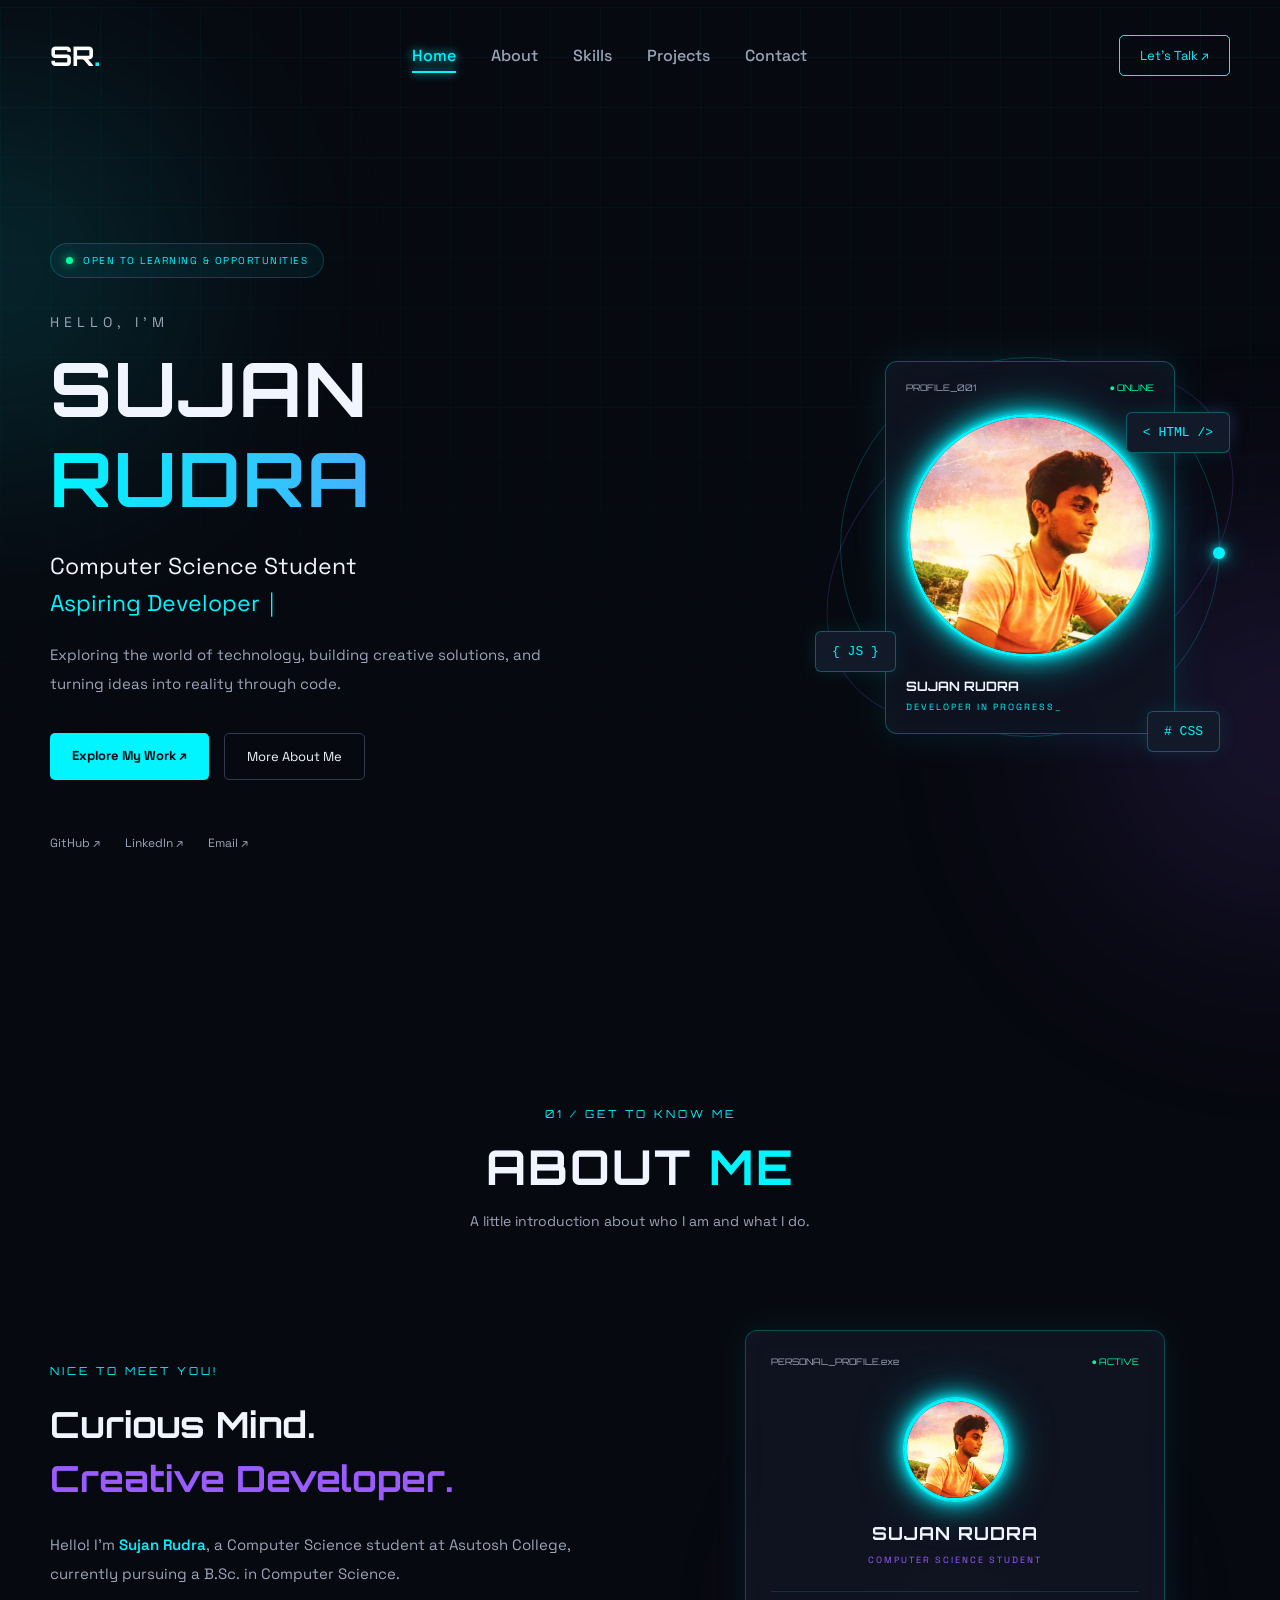
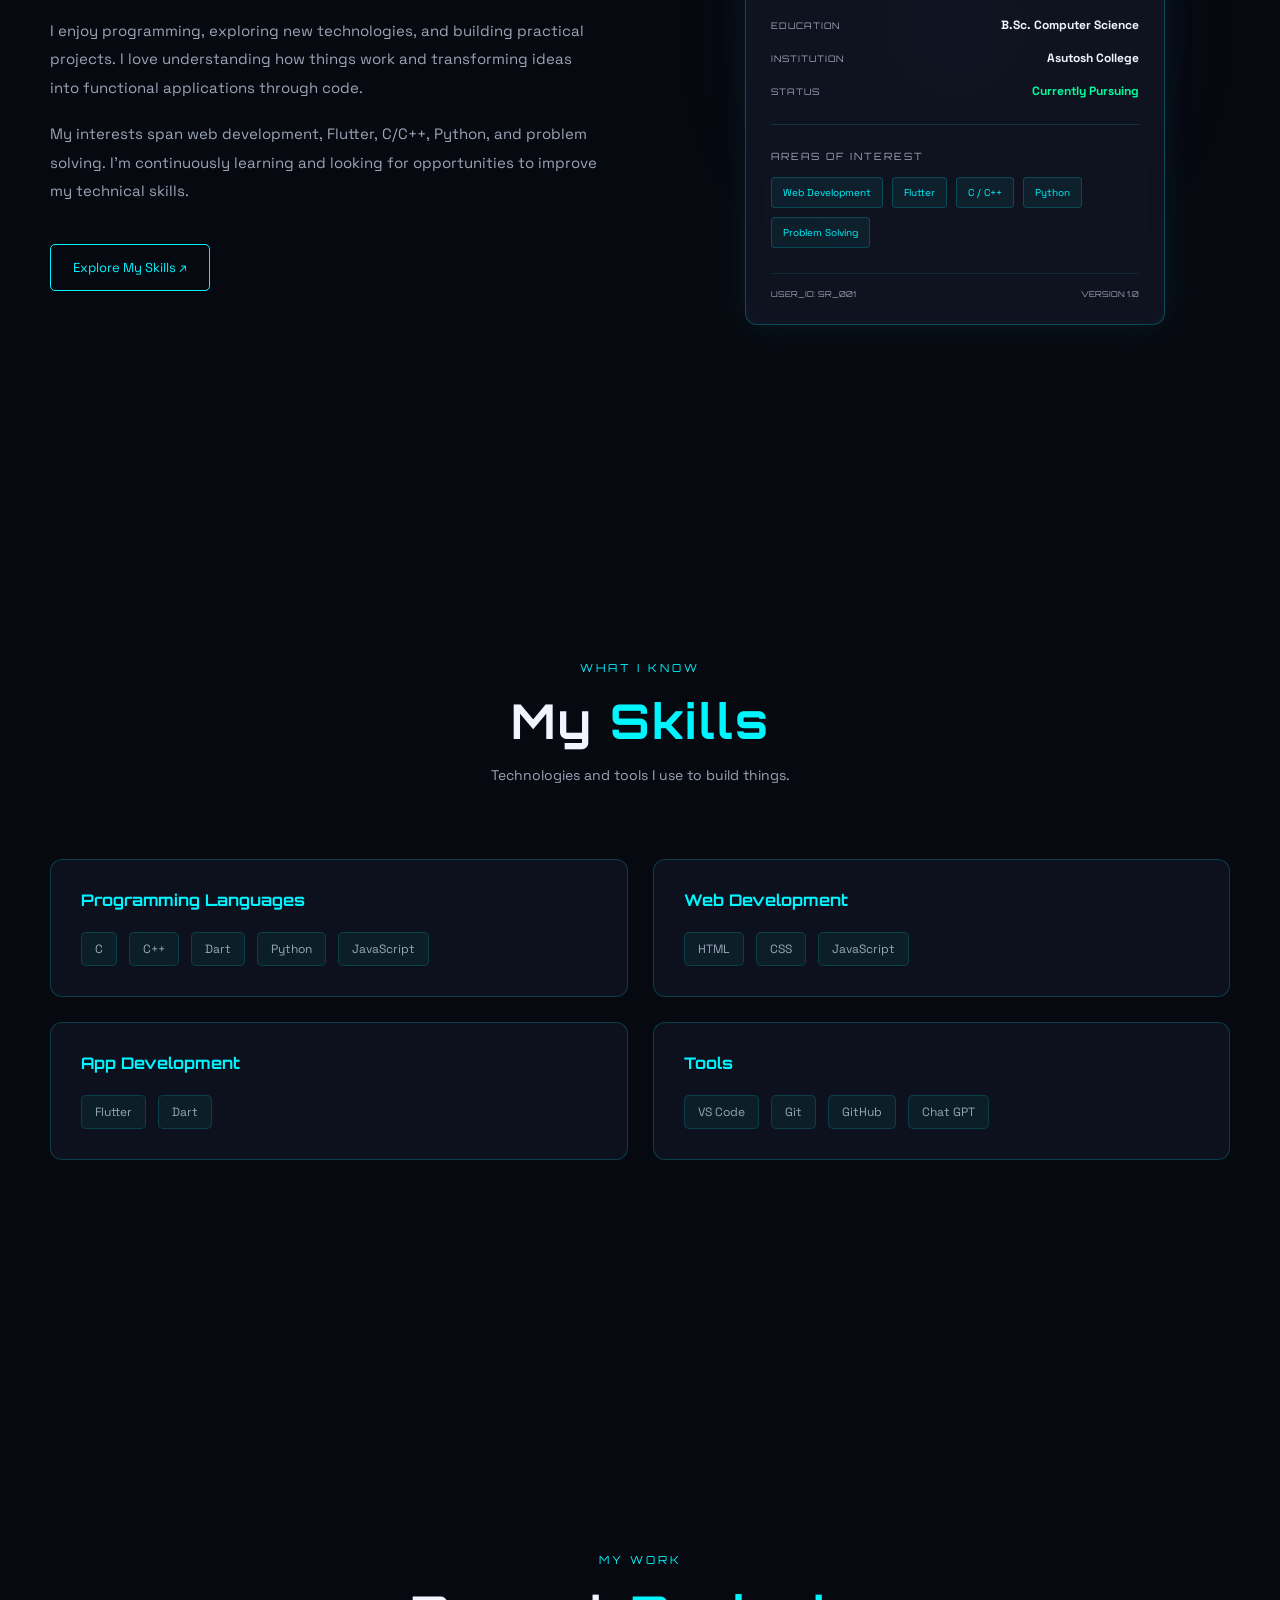
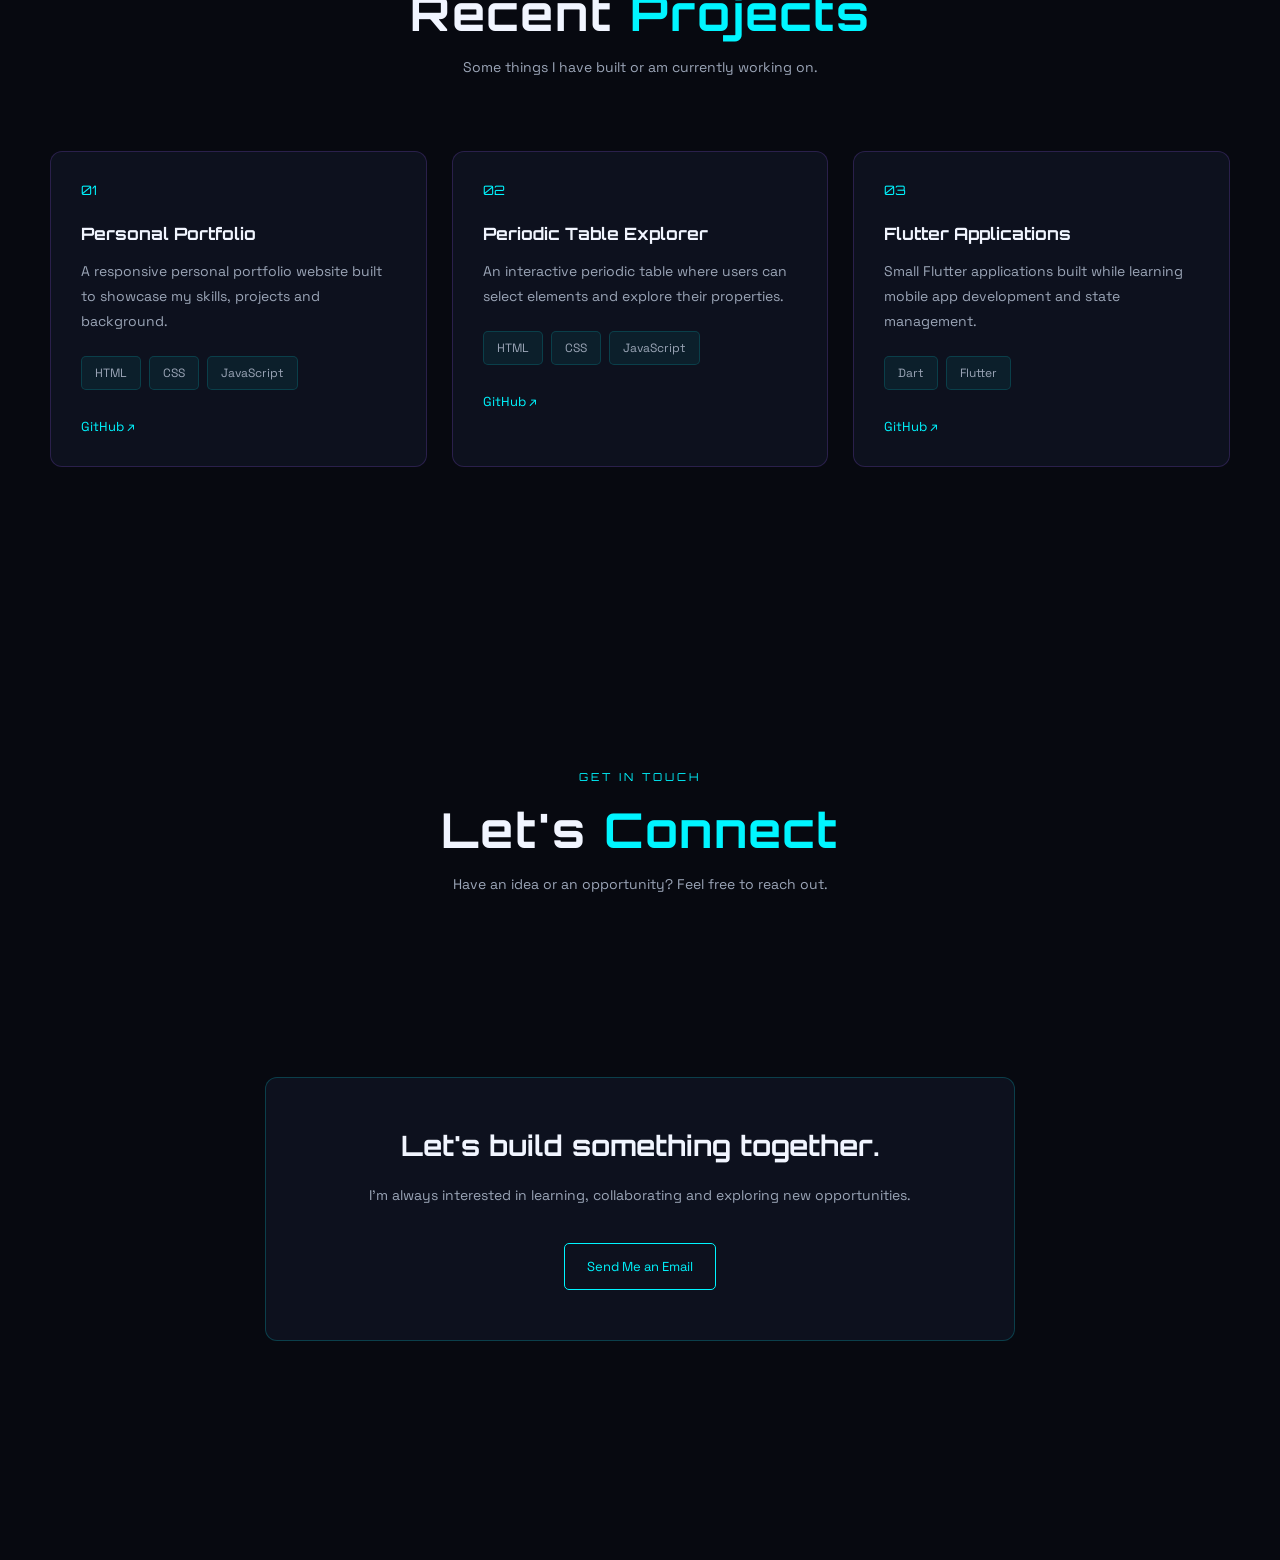
==== index.html @ 9fe3bd87 "Add files via upload" ====
<!DOCTYPE html>
<html lang="en">

<head>
    <meta charset="UTF-8">
    <meta name="viewport" content="width=device-width, initial-scale=1.0">

    <meta name="description" content="Shony Revenly - Computer Science Student and Aspiring Developer.">

    <title>Sujan Rudra | Developer Portfolio</title>

    <!-- Google Fonts -->
    <link rel="preconnect" href="https://fonts.googleapis.com">
    <link rel="preconnect" href="https://fonts.gstatic.com" crossorigin>

    <link
        href="https://fonts.googleapis.com/css2?family=Orbitron:wght@400;500;600;700&family=Space+Grotesk:wght@300;400;500;600;700&display=swap"
        rel="stylesheet">

    <!-- CSS -->
    <link rel="stylesheet" href="css/style.css">
    <link rel="stylesheet" href="css/hero.css">
    <link rel="stylesheet" href="css/navbar.css">
    <link rel="stylesheet" href="css/about.css">
    <link rel="stylesheet" href="css/responsive.css">
    <link rel="stylesheet" href="css/cssAnimation.css">
</head>

<body>

    <!-- Background Effects -->
    <div class="background-grid"></div>
    <div class="glow glow-one"></div>
    <div class="glow glow-two"></div>

    <!-- Navigation -->
    <header>
        <nav class="navbar">

            <a href="#home" class="logo">
                SR<span>.</span>
            </a>

            <ul class="nav-links" id="navLinks">
                <li><a href="#home" class="active">Home</a></li>
                <li><a href="#about">About</a></li>
                <li><a href="#skills">Skills</a></li>
                <li><a href="#projects">Projects</a></li>
                <li><a href="#contact">Contact</a></li>
            </ul>

            <a href="#contact" class="nav-button">Let's Talk ↗</a>

            <button class="menu-toggle" id="menuToggle" aria-label="Toggle navigation">
                ☰
            </button>

        </nav>
    </header>


    <!-- Hero Section -->
    <main>

        <section class="hero" id="home">

            <div class="hero-content">

                <div class="availability">
                    <span class="status-dot"></span>
                    OPEN TO LEARNING & OPPORTUNITIES
                </div>

                <p class="intro">HELLO, I'M</p>

                <h1>
                    SUJAN <span>RUDRA</span>
                </h1>

                <h2>
                    Computer Science Student
                    <br>
                    <span class="changing-text" id="changingText"></span>
                    <span class="cursor">|</span>
                </h2>

                <p class="hero-description">
                    Exploring the world of technology, building
                    creative solutions, and turning ideas into
                    reality through code.
                </p>

                <div class="hero-buttons">
                    <a href="#projects" class="primary-button">
                        Explore My Work ↗
                    </a>

                    <a href="#about" class="secondary-button">
                        More About Me
                    </a>
                </div>

                <div class="social-links">
                    <a href="https://github.com/" target="_blank" rel="noopener noreferrer">GitHub ↗</a>
                    <a href="https://linkedin.com/" target="_blank" rel="noopener noreferrer">LinkedIn ↗</a>
                    <a href="mailto:sujanrudra34@gmail.com">Email ↗</a>
                </div>

            </div>


            <!-- Profile Visual -->
            <div class="hero-visual">

                <div class="orbit orbit-one"></div>
                <div class="orbit orbit-two"></div>

                <div class="profile-card">

                    <div class="card-top">
                        <span>PROFILE_001</span>
                        <span class="card-status">● ONLINE</span>
                    </div>

                    <div class="profile-placeholder">
                        <img src="assets/images/myProfilePic.jpeg" alt="Sujan Rudra" class="profile-img">
                    </div>

                    <div class="card-bottom">
                        <h3>SUJAN RUDRA</h3>
                        <p>DEVELOPER IN PROGRESS_</p>
                    </div>

                </div>

                <div class="floating-tag tag-one">
                    &lt; HTML /&gt;
                </div>

                <div class="floating-tag tag-two">
                    { JS }
                </div>

                <div class="floating-tag tag-three">
                    # CSS
                </div>

            </div>

        </section>

        <!-- ==============================
     ABOUT SECTION
============================== -->

        <section class="about-section" id="about">

            <div class="section-heading reveal">
                <p class="section-label">01 / GET TO KNOW ME</p>
                <h2>ABOUT <span>ME</span></h2>
                <p class="section-subtitle">
                    A little introduction about who I am and what I do.
                </p>
            </div>

            <div class="about-container">

                <!-- Left: Introduction -->

                <div class="about-content reveal">

                    <p class="about-greeting">
                        NICE TO MEET YOU!
                    </p>

                    <h3>
                        Curious Mind.<br>
                        <span>Creative Developer.</span>
                    </h3>

                    <p class="about-description">
                        Hello! I'm <strong>Sujan Rudra</strong>, a
                        Computer Science student at Asutosh College,
                        currently pursuing a B.Sc. in Computer Science.

                        <br><br>

                        I enjoy programming, exploring new technologies,
                        and building practical projects. I love understanding
                        how things work and transforming ideas into
                        functional applications through code.
                    </p>

                    <p class="about-description">
                        My interests span web development, Flutter,
                        C/C++, Python, and problem solving. I'm continuously
                        learning and looking for opportunities to improve
                        my technical skills.
                    </p>

                    <a href="#skills" class="about-button">
                        Explore My Skills ↗
                    </a>

                </div>


                <!-- Right: Information Card -->

                <div class="about-card-wrapper reveal">

                    <div class="about-card">

                        <div class="about-card-header">
                            <span>PERSONAL_PROFILE.exe</span>
                            <span class="card-status">● ACTIVE</span>
                        </div>

                        <div class="about-avatar">
                            <!-- <span>SR</span> -->
                            <img src="assets/images/myProfilePic.jpeg" alt="Sujan Rudra" class="profile-img">
                        </div>

                        <h3>SUJAN RUDRA</h3>

                        <p class="about-role">
                            COMPUTER SCIENCE STUDENT
                        </p>

                        <div class="about-divider"></div>

                        <div class="info-row">
                            <span>EDUCATION</span>
                            <strong>B.Sc. Computer Science</strong>
                        </div>

                        <div class="info-row">
                            <span>INSTITUTION</span>
                            <strong>Asutosh College</strong>
                        </div>

                        <div class="info-row">
                            <span>STATUS</span>
                            <strong class="active-status">
                                Currently Pursuing
                            </strong>
                        </div>

                        <div class="about-divider"></div>

                        <p class="interest-heading">AREAS OF INTEREST</p>

                        <div class="interest-tags">
                            <span>Web Development</span>
                            <span>Flutter</span>
                            <span>C / C++</span>
                            <span>Python</span>
                            <span>Problem Solving</span>
                        </div>

                        <div class="about-card-footer">
                            <span>USER_ID: SR_001</span>
                            <span>VERSION 1.0</span>
                        </div>

                    </div>

                    <div class="about-decoration"></div>

                </div>

            </div>

        </section>
<!-- 
Skills Section 
-->
        <section class="portfolio-section" id="skills">

            <div class="section-heading reveal">
                <p class="section-label">WHAT I KNOW</p>
                <h2>My <span>Skills</span></h2>
                <p class="section-subtitle">
                    Technologies and tools I use to build things.
                </p>
            </div>

            <div class="skills-grid">

                <div class="skill-card reveal">
                    <h3>Programming Languages</h3>
                    <div class="skill-tags">
                        <span>C</span>
                        <span>C++</span>
                        <span>Dart</span>
                        <span>Python</span>
                        <span>JavaScript</span>
                    </div>
                </div>

                <div class="skill-card reveal">
                    <h3>Web Development</h3>
                    <div class="skill-tags">
                        <span>HTML</span>
                        <span>CSS</span>
                        <span>JavaScript</span>
                        <!-- <span>React</span> -->
                    </div>
                </div>

                <div class="skill-card reveal">
                    <h3>App Development</h3>
                    <div class="skill-tags">
                        <span>Flutter</span>
                        <span>Dart</span>
                    </div>
                </div>

                <div class="skill-card reveal">
                    <h3>Tools</h3>
                    <div class="skill-tags">
                        <span>VS Code</span>
                        <span>Git</span>
                        <span>GitHub</span>
                        <span>Chat GPT</span>
                    </div>
                </div>

            </div>
        </section>
<!-- 
Projects Section 
-->
        <section class="portfolio-section" id="projects">

            <div class="section-heading reveal">
                <p class="section-label">MY WORK</p>
                <h2>Recent <span>Projects</span></h2>
                <p class="section-subtitle">
                    Some things I have built or am currently working on.
                </p>
            </div>

            <div class="projects-grid">

                <div class="project-card reveal">
                    <div class="project-number">01</div>
                    <h3>Personal Portfolio</h3>
                    <p>
                        A responsive personal portfolio website built
                        to showcase my skills, projects and background.
                    </p>
                    <div class="project-tech">
                        <span>HTML</span>
                        <span>CSS</span>
                        <span>JavaScript</span>
                    </div>
                    <div class="project-links">
                        <a href="#" target="_blank">GitHub ↗</a>
                    </div>
                </div>

                <div class="project-card reveal">
                    <div class="project-number">02</div>
                    <h3>Periodic Table Explorer</h3>
                    <p>
                        An interactive periodic table where users can
                        select elements and explore their properties.
                    </p>
                    <div class="project-tech">
                        <span>HTML</span>
                        <span>CSS</span>
                        <span>JavaScript</span>
                    </div>
                    <div class="project-links">
                        <a href="#" target="_blank">GitHub ↗</a>
                    </div>
                </div>

                <div class="project-card reveal">
                    <div class="project-number">03</div>
                    <h3>Flutter Applications</h3>
                    <p>
                        Small Flutter applications built while learning
                        mobile app development and state management.
                    </p>
                    <div class="project-tech">
                        <span>Dart</span>
                        <span>Flutter</span>
                    </div>
                    <div class="project-links">
                        <a href="#" target="_blank">GitHub ↗</a>
                    </div>
                </div>

            </div>
        </section>
<!-- 
Contact Section 
 -->
        <section class="portfolio-section" id="contact">

            <div class="section-heading reveal">
                <p class="section-label">GET IN TOUCH</p>
                <h2>Let's <span>Connect</span></h2>
                <p class="section-subtitle">
                    Have an idea or an opportunity? Feel free to reach out.
                </p>
            </div>

            <div class="contact-box reveal">
                <h3>Let's build something together.</h3>

                <p>
                    I'm always interested in learning, collaborating
                    and exploring new opportunities.
                </p>

                <a href="mailto:YOUR_EMAIL@example.com" class="about-button">
                    Send Me an Email
                </a>
            </div>

        </section>

    </main>


    <!-- JavaScript -->
    <script src="script.js"></script>

</body>

</html>
---- css/style.css ----
/* ==============================
   GLOBAL SETTINGS
============================== */

:root {
    --background: #070910;
    --surface: #101522;
    --primary: #00f5ff;
    --secondary: #9b5cff;
    --text: #f1f5ff;
    --muted: #9ba5b7;
}

* {
    margin: 0;
    padding: 0;
    box-sizing: border-box;
}

html {
    scroll-behavior: smooth;
    scroll-snap-type: y mandatory;
    scroll-padding-top: 90px;
}

body {
    background: var(--background);
    color: var(--text);
    font-family: 'Space Grotesk', sans-serif;
    min-height: 100vh;
    overflow-x: hidden;
}

/* ==============================
   BACKGROUND EFFECTS
============================== */

.background-grid {
    position: fixed;
    inset: 0;
    z-index: -2;

    background-image:
        linear-gradient(rgba(0, 245, 255, 0.035) 1px, transparent 1px),
        linear-gradient(90deg, rgba(0, 245, 255, 0.035) 1px, transparent 1px);

    background-size: 50px 50px;

    mask-image: linear-gradient(to bottom, black, transparent);
}

.glow {
    position: fixed;
    width: 350px;
    height: 350px;
    border-radius: 50%;
    filter: blur(130px);
    opacity: 0.17;
    z-index: -1;
    pointer-events: none;
}

.glow-one {
    background: var(--primary);
    top: 10%;
    left: -180px;
}

.glow-two {
    background: var(--secondary);
    bottom: 0;
    right: -180px;
}





/* ==============================
   COMMON PORTFOLIO SECTIONS
============================== */

.portfolio-section {
    max-width: 1250px;
    min-height: 100vh;
    margin: auto;
    padding: 110px 35px;

    display: flex;
    flex-direction: column;
    justify-content: center;

    scroll-snap-align: start;
    scroll-snap-stop: always;
}


/* ==============================
   SKILLS SECTION
============================== */

.skills-grid {
    display: grid;
    grid-template-columns: repeat(2, 1fr);
    gap: 25px;
}

.skill-card {
    padding: 30px;
    background: rgba(16, 21, 34, 0.75);
    border: 1px solid rgba(0, 245, 255, 0.2);
    border-radius: 12px;
    transition: 0.3s;
}

.skill-card:hover {
    border-color: var(--primary);
    transform: translateY(-5px);
    box-shadow: 0 0 25px rgba(0, 245, 255, 0.08);
}

.skill-card h3 {
    font-family: 'Orbitron', sans-serif;
    font-size: 16px;
    margin-bottom: 22px;
    color: var(--primary);
}

.skill-tags {
    display: flex;
    flex-wrap: wrap;
    gap: 12px;
}

.skill-tags span,
.project-tech span {
    padding: 8px 13px;
    font-size: 12px;
    color: var(--muted);
    background: rgba(0, 245, 255, 0.06);
    border: 1px solid rgba(0, 245, 255, 0.15);
    border-radius: 5px;
}


/* ==============================
   PROJECTS SECTION
============================== */

.projects-grid {
    display: grid;
    grid-template-columns: repeat(3, 1fr);
    gap: 25px;
}

.project-card {
    padding: 30px;
    background: rgba(16, 21, 34, 0.8);
    border: 1px solid rgba(155, 92, 255, 0.2);
    border-radius: 12px;
    transition: 0.3s;
}

.project-card:hover {
    transform: translateY(-7px);
    border-color: var(--secondary);
    box-shadow: 0 0 25px rgba(155, 92, 255, 0.1);
}

.project-number {
    color: var(--primary);
    font-family: 'Orbitron', sans-serif;
    font-size: 13px;
    margin-bottom: 25px;
}

.project-card h3 {
    font-family: 'Orbitron', sans-serif;
    font-size: 17px;
    margin-bottom: 15px;
}

.project-card p {
    color: var(--muted);
    font-size: 14px;
    line-height: 1.8;
    margin-bottom: 22px;
}

.project-tech {
    display: flex;
    flex-wrap: wrap;
    gap: 8px;
}

.project-links {
    margin-top: 25px;
}

.project-links a {
    color: var(--primary);
    text-decoration: none;
    font-size: 13px;
}


/* ==============================
   EDUCATION SECTION
============================== */

.education-card {
    max-width: 700px;
    width: 100%;
    margin: auto;

    padding: 35px;
    background: rgba(16, 21, 34, 0.8);
    border-left: 3px solid var(--primary);
    border-radius: 8px;
}

.education-year {
    color: var(--primary);
    font-size: 12px;
    letter-spacing: 2px;
    margin-bottom: 20px;
}

.education-card h3 {
    font-family: 'Orbitron', sans-serif;
    font-size: 22px;
    margin-bottom: 12px;
}

.education-college {
    color: var(--secondary);
    margin-bottom: 20px;
}

.education-card > p:last-child {
    color: var(--muted);
    font-size: 14px;
    line-height: 1.8;
}


/* ==============================
   CONTACT SECTION
============================== */

.contact-box {
    max-width: 750px;
    width: 100%;
    margin: auto;
    padding: 50px 30px;
    text-align: center;

    background: rgba(16, 21, 34, 0.8);
    border: 1px solid rgba(0, 245, 255, 0.2);
    border-radius: 12px;
}

.contact-box h3 {
    font-family: 'Orbitron', sans-serif;
    font-size: clamp(20px, 3vw, 28px);
    margin-bottom: 20px;
}

.contact-box p {
    color: var(--muted);
    font-size: 14px;
    line-height: 1.8;
    margin-bottom: 15px;
}
---- css/hero.css ----
/* ==============================
   HERO SECTION
============================== */

.hero {
    max-width: 1250px;
    min-height: 100vh;
    margin: auto;
    padding: 70px 35px;

    display: flex;
    align-items: center;
    justify-content: space-between;
    gap: 60px;

    scroll-snap-align: start;
    scroll-snap-stop: always;
}

.hero-content {
    flex: 1;
    animation: slideUp 1s ease;
}

.availability {
    display: inline-flex;
    align-items: center;
    gap: 10px;

    font-size: 10px;
    letter-spacing: 1.5px;
    color: var(--primary);

    border: 1px solid rgba(0, 245, 255, 0.2);
    background: rgba(0, 245, 255, 0.05);
    padding: 10px 15px;
    border-radius: 30px;
    margin-bottom: 35px;
}

.status-dot {
    width: 7px;
    height: 7px;
    background: #00ff9d;
    border-radius: 50%;
    box-shadow: 0 0 10px #00ff9d;
}

.intro {
    color: var(--muted);
    letter-spacing: 5px;
    font-size: 14px;
    margin-bottom: 12px;
}

.hero h1 {
    font-family: 'Orbitron', sans-serif;
    font-size: clamp(40px, 6vw, 75px);
    line-height: 1.2;
    letter-spacing: 2px;
}

.hero h1 span {
    display: block;
    color: transparent;

    background: linear-gradient(90deg,
            var(--primary),
            var(--secondary));

    background-clip: text;
    -webkit-background-clip: text;
}

.hero h2 {
    font-size: 23px;
    font-weight: 400;
    margin-top: 25px;
    line-height: 1.6;
}

.changing-text {
    color: var(--primary);
    transition: opacity 0.3s;
}

.hero-description {
    max-width: 500px;
    color: var(--muted);
    font-size: 15px;
    line-height: 1.9;
    margin-top: 20px;
}

.hero-buttons {
    display: flex;
    gap: 15px;
    margin-top: 35px;
    flex-wrap: wrap;
}

.primary-button,
.secondary-button {
    text-decoration: none;
    padding: 14px 22px;
    border-radius: 5px;
    font-size: 13px;
    transition: 0.3s;
}

.primary-button {
    color: var(--background);
    background: var(--primary);
    font-weight: 700;
}

.primary-button:hover {
    box-shadow: 0 0 25px rgba(0, 245, 255, 0.5);
    transform: translateY(-4px);
}

.secondary-button {
    color: var(--text);
    border: 1px solid #343b4e;
}

.secondary-button:hover {
    border-color: var(--primary);
    color: var(--primary);
}

.social-links {
    display: flex;
    gap: 25px;
    margin-top: 55px;
}

.social-links a {
    color: var(--muted);
    font-size: 12px;
    text-decoration: none;
    transition: 0.3s;
}

.social-links a:hover {
    color: var(--primary);
}


/* ==============================
   PROFILE VISUAL
============================== */

.hero-visual {
    position: relative;
    flex: 0 0 400px;
    height: 450px;

    display: flex;
    align-items: center;
    justify-content: center;
}

.profile-card {
    position: relative;
    z-index: 2;

    width: 290px;
    padding: 20px;

    background: rgba(16, 21, 34, 0.85);
    border: 1px solid rgba(0, 245, 255, 0.3);
    border-radius: 12px;

    box-shadow:
        0 0 40px rgba(0, 245, 255, 0.1),
        inset 0 0 30px rgba(0, 245, 255, 0.03);

    backdrop-filter: blur(10px);
    animation: float 4s ease-in-out infinite;
}

.card-top,
.card-bottom {
    display: flex;
    justify-content: space-between;
    align-items: center;
}

.card-top {
    font-family: 'Orbitron', sans-serif;
    font-size: 9px;
    color: var(--muted);
}

.card-status {
    color: #00ff9d;
}

.profile-placeholder {
    height: 245px;
    margin: 20px 0;

    display: flex;
    justify-content: center;
    align-items: center;

    background: linear-gradient(135deg,
            rgba(0, 245, 255, 0.1),
            rgba(155, 92, 255, 0.15));

    border: 1px solid rgba(0, 245, 255, 0.15);

    border-radius: 50%;
}

.profile-img {
    width: 100%;
    height: 100%;
    object-fit: cover;
    border-radius: 50%;
    display: block;
    box-shadow:
        0 0 10px var(--primary),
        0 0 25px var(--primary),
        0 0 45px rgba(0, 245, 255, 0.5);
    
    border: 3px solid var(--primary);
     animation: profileGlow 2s ease-in-out infinite alternate;
    /* animation: profileGlow 4s ease-in-out infinite alternate; */
}

.card-bottom {
    display: block;
}

.card-bottom h3 {
    font-family: 'Orbitron', sans-serif;
    font-size: 13px;
}

.card-bottom p {
    color: var(--primary);
    font-size: 9px;
    margin-top: 7px;
    letter-spacing: 2px;
}

.orbit {
    position: absolute;
    border: 1px solid rgba(0, 245, 255, 0.2);
    border-radius: 50%;
}

.orbit-one {
    width: 380px;
    height: 380px;
    animation: rotate 11s linear infinite;
    position: absolute;
}

.orbit-one::before {
    content: "";
    position: absolute;

    width: 12px;
    height: 12px;

    background: var(--primary);
    border-radius: 50%;

    top: 50%;
    right: -6px;

    box-shadow:
        0 0 10px var(--primary),
        0 0 25px var(--primary);
}


.orbit-two {
    width: 450px;
    height: 300px;
    position: absolute;
    animation: secondDot 17s linear infinite;

    transform: rotate(-35deg);

    border-color: rgba(155, 92, 255, 0.2);
}

/* Moving purple dot */
.orbit-two::before {
    content: "";

    position: absolute;
    width: 12px;
    height: 12px;

    top: 50%;
    right: -6px;

    background: var(--secondary);
    border-radius: 50%;

    box-shadow:
        0 0 10px var(--secondary),
        0 0 25px var(--secondary);

}


.floating-tag {
    position: absolute;
    z-index: 3;

    background: #121a29;
    border: 1px solid rgba(0, 245, 255, 0.3);
    padding: 12px 16px;
    border-radius: 6px;

    color: var(--primary);
    font-family: monospace;
    font-size: 13px;

    box-shadow: 0 0 20px rgba(0, 245, 255, 0.1);
}

.tag-one {
    top: 90px;
    right: 0;
    animation: floatTagOne 3s ease-in-out infinite;
}

.tag-two {
    bottom: 100px;
    left: -15px;
    animation: floatTagTwo 3.5s ease-in-out infinite;
}

.tag-three {
    bottom: 20px;
    right: 10px;
    animation: floatTagThree 4s ease-in-out infinite;
}


/*FOR TYPEWRITER CURSOR */
.cursor {
    display: inline-block;
    color: var(--primary);
    font-weight: 300;
    margin-left: 3px;

    animation: blink 0.7s steps(1) infinite;
}


/* ==============================
   SCROLL REVEAL
============================== */

.reveal {
    opacity: 0;
    transform: translateY(35px);
    transition: opacity 0.8s ease, transform 0.8s ease;
}

.reveal.visible {
    opacity: 1;
    transform: translateY(0);
}
---- css/navbar.css ----
/* ==============================
   NAVIGATION
============================== */

header {
    position: sticky;
    top: 0;
    left: 0;
    width: 100%;
    z-index: 1000;
}

.navbar {
    max-width: 1250px;
    margin: auto;
    padding: 28px 35px;

    display: flex;
    justify-content: space-between;
    align-items: center;
}

.logo {
    font-family: 'Orbitron', sans-serif;
    font-size: 27px;
    font-weight: 700;
    color: white;
    text-decoration: none;
}

.logo span {
    color: var(--primary);
}

.nav-links {
    display: flex;
    list-style: none;
    gap: 35px;
}

.nav-links a {
    position: relative;
    color: var(--muted);
    text-decoration: none;
    font-weight: 500;
    transition: color 0.3s ease, text-shadow 0.3s ease;
}

/* Hover and active state */
.nav-links a:hover,
.nav-links a.active {
    color: var(--primary);
    text-shadow: 0 0 10px var(--primary);
}

/* Animated underline */
.nav-links a::after {
    content: "";
    position: absolute;
    width: 0;
    height: 2px;
    bottom: -7px;
    left: 0;
    background: var(--primary);
    box-shadow: 0 0 8px var(--primary);
    transition: width 0.3s ease;
}

.nav-links a:hover::after,
.nav-links a.active::after {
    width: 100%;
}

.nav-button {
    color: var(--primary);
    text-decoration: none;
    border: 1px solid var(--primary);
    padding: 11px 20px;
    border-radius: 5px;
    font-size: 13px;
    /* transition: 0.3s; */
    transition: all 0.3s ease;
}

.nav-button:hover {
    background: var(--primary);
    color: var(--background);
    transform: translateY(-3px);
    box-shadow: 0 0 15px var(--primary);
    /* box-shadow: 0 0 20px rgba(0, 245, 255, 0.4); */
}

.menu-toggle {
    display: none;
    background: none;
    border: none;
    color: white;
    font-size: 27px;
    cursor: pointer;
}
---- css/about.css ----
/* ==============================
   ABOUT SECTION
============================== */

.about-section {
    max-width: 1250px;
    margin: auto;
    padding: 110px 35px;
    position: relative;

    min-height: 100vh;
    display: flex;
    flex-direction: column;
    justify-content: center;

    scroll-snap-align: start;
    scroll-snap-stop: always;
}

/* Section heading */

.section-heading {
    text-align: center;
    margin-bottom: 75px;
}

.section-label {
    color: var(--primary);
    font-family: 'Orbitron', sans-serif;
    font-size: 11px;
    letter-spacing: 3px;
    margin-bottom: 15px;
}

.section-heading h2 {
    font-family: 'Orbitron', sans-serif;
    font-size: clamp(32px, 5vw, 48px);
    letter-spacing: 2px;
}

.section-heading h2 span {
    color: var(--primary);
}

.section-subtitle {
    color: var(--muted);
    font-size: 14px;
    margin-top: 15px;
}


/* Main layout */

.about-container {
    display: grid;
    grid-template-columns: 1fr 1fr;
    align-items: center;
    gap: 80px;
}


/* Left content */

.about-greeting {
    color: var(--primary);
    font-family: 'Orbitron', sans-serif;
    font-size: 11px;
    letter-spacing: 3px;
    margin-bottom: 20px;
}

.about-content h3 {
    font-family: 'Orbitron', sans-serif;
    font-size: clamp(25px, 3vw, 36px);
    line-height: 1.5;
    margin-bottom: 25px;
}

.about-content h3 span {
    color: var(--secondary);
}

.about-description {
    color: var(--muted);
    font-size: 15px;
    line-height: 1.9;
    margin-bottom: 18px;
}

.about-description strong {
    color: var(--primary);
    font-weight: 600;
}


/* About button */

.about-button {
    display: inline-block;
    margin-top: 20px;
    padding: 14px 22px;

    color: var(--primary);
    text-decoration: none;
    font-size: 13px;

    border: 1px solid var(--primary);
    border-radius: 5px;

    transition: 0.3s;
}

.about-button:hover {
    background: var(--primary);
    color: var(--background);
    box-shadow: 0 0 25px rgba(0, 245, 255, 0.35);
    transform: translateY(-4px);
}


/* About information card */

.about-card-wrapper {
    position: relative;
    display: flex;
    justify-content: center;
    align-items: center;
    padding: 25px;
}

.about-card {
    position: relative;
    z-index: 2;
    width: 100%;
    max-width: 420px;

    padding: 25px;

    background: rgba(16, 21, 34, 0.88);
    border: 1px solid rgba(0, 245, 255, 0.25);
    border-radius: 12px;

    box-shadow:
        0 0 35px rgba(0, 245, 255, 0.08),
        inset 0 0 25px rgba(155, 92, 255, 0.04);

    backdrop-filter: blur(12px);
}


/* Card header */

.about-card-header,
.about-card-footer {
    display: flex;
    justify-content: space-between;
    align-items: center;
    gap: 10px;

    font-family: 'Orbitron', sans-serif;
    font-size: 9px;
    color: var(--muted);
}

.about-card-header .card-status {
    color: #00ff9d;
}


/* Avatar */

.about-avatar {
    width: 105px;
    height: 105px;
    margin: 30px auto 20px;

    display: flex;
    justify-content: center;
    align-items: center;

    border: 1px solid var(--primary);
    border-radius: 50%;

    background: linear-gradient(135deg,
            rgba(0, 245, 255, 0.12),
            rgba(155, 92, 255, 0.2));

    box-shadow:
        0 0 20px rgba(0, 245, 255, 0.2),
        inset 0 0 20px rgba(155, 92, 255, 0.1);
}

.about-avatar span {
    font-family: 'Orbitron', sans-serif;
    font-size: 35px;
    font-weight: 700;
    color: var(--primary);
}

.about-card>h3 {
    text-align: center;
    font-family: 'Orbitron', sans-serif;
    font-size: 18px;
    letter-spacing: 1px;
}

.about-role {
    text-align: center;
    font-size: 9px;
    letter-spacing: 2px;
    color: var(--secondary);
    margin-top: 10px;
}


/* Information rows */

.about-divider {
    height: 1px;
    background: rgba(0, 245, 255, 0.15);
    margin: 25px 0;
}

.info-row {
    display: flex;
    justify-content: space-between;
    align-items: center;
    gap: 15px;
    margin: 17px 0;
}

.info-row span {
    color: var(--muted);
    font-family: 'Orbitron', sans-serif;
    font-size: 9px;
    letter-spacing: 1px;
}

.info-row strong {
    color: var(--text);
    font-size: 12px;
    text-align: right;
}

.info-row .active-status {
    color: #00ff9d;
}


/* Interest tags */

.interest-heading {
    color: var(--muted);
    font-family: 'Orbitron', sans-serif;
    font-size: 10px;
    letter-spacing: 2px;
    margin-bottom: 15px;
}

.interest-tags {
    display: flex;
    flex-wrap: wrap;
    gap: 9px;
}

.interest-tags span {
    color: var(--primary);
    background: rgba(0, 245, 255, 0.06);
    border: 1px solid rgba(0, 245, 255, 0.2);

    padding: 8px 11px;
    border-radius: 4px;
    font-size: 10px;

    transition: 0.3s;
}

.interest-tags span:hover {
    background: rgba(0, 245, 255, 0.15);
    border-color: var(--primary);
    transform: translateY(-3px);
}


/* Card footer */

.about-card-footer {
    margin-top: 25px;
    padding-top: 15px;
    border-top: 1px solid rgba(0, 245, 255, 0.1);
    font-size: 8px;
}


/* Decorative glow */

.about-decoration {
    position: absolute;
    width: 250px;
    height: 250px;

    background: var(--secondary);
    opacity: 0.13;
    filter: blur(100px);
    border-radius: 50%;
    z-index: 1;
}
---- css/responsive.css ----
/* ==============================
   RESPONSIVE DESIGN
============================== */

/* Tablets and smaller laptops */
@media (max-width: 900px) {

    .navbar {
        padding: 22px 25px;
    }

    .nav-links {
        gap: 18px;
    }

    .hero {
        min-height: auto;
        flex-direction: column;
        text-align: center;
        padding: 70px 25px 40px;
        gap: 40px;
    }

    .hero-content {
        width: 100%;
    }

    .hero-description {
        margin: 20px auto 0;
    }

    .hero-buttons,
    .social-links {
        justify-content: center;
    }

    .hero-visual {
        width: 100%;
        max-width: 450px;
        flex: none;
        height: 420px;
        margin: 0 auto;
    }
}


/* Mobile devices */
@media (max-width: 650px) {

    /* Navigation */

    .navbar {
        padding: 18px 20px;
    }

    .logo {
        font-size: 24px;
    }

    .nav-button {
        display: none;
    }

    .menu-toggle {
        display: block;
        font-size: 25px;
        padding: 5px;
    }

    .nav-links {
        display: none;

        position: absolute;
        top: 70px;
        left: 15px;
        right: 15px;

        flex-direction: column;
        align-items: center;
        gap: 22px;

        padding: 25px;
        background: #101522;

        border: 1px solid rgba(0, 245, 255, 0.25);
        border-radius: 10px;

        box-shadow: 0 10px 30px rgba(0, 0, 0, 0.5);
    }

    .nav-links.show {
        display: flex;
    }

    .nav-links a {
        font-size: 15px;
    }


    /* Hero section */

    .hero {
        padding: 30px 20px 30px;
        /*ffjioj*/
        gap: 20px;
    }

    .availability {
        font-size: 8px;
        letter-spacing: 1px;
        padding: 9px 12px;
        margin-bottom: 25px;
    }

    .intro {
        font-size: 12px;
        letter-spacing: 4px;
    }

    .hero h1 {
        font-size: clamp(34px, 10vw, 48px);
        letter-spacing: 1px;
    }

    .hero h2 {
        font-size: 18px;
        margin-top: 20px;
    }

    .hero-description {
        font-size: 14px;
        line-height: 1.8;
    }


    /* Buttons */

    .hero-buttons {
        gap: 12px;
    }

    .primary-button,
    .secondary-button {
        padding: 13px 16px;
        font-size: 12px;
    }

    .social-links {
        gap: 20px;
        margin-top: 35px;
        flex-wrap: wrap;
    }


    /* Profile visual */

    .hero-visual {
        width: 100%;
        height: 370px;
        max-width: 370px;
        overflow: visible;
        transform: none;
        margin: 0 auto;
    }

    .profile-card {
        width: min(250px, 75vw);
        padding: 15px;
    }

    .profile-placeholder {
        height: 190px;
        margin: 15px 0;
    }

    .profile-initials {
        font-size: 60px;
    }

    .card-bottom h3 {
        font-size: 11px;
    }

    .orbit-one {
        width: 290px;
        height: 290px;
    }

    .orbit-two {
        width: 320px;
        height: 240px;
    }

    .floating-tag {
        font-size: 10px;
        padding: 9px 11px;
    }

    .tag-one {
        top: 25px;
        right: 0;
    }

    .tag-two {
        bottom: 75px;
        left: 0;
    }

    .tag-three {
        bottom: 20px;
        right: 0;
    }

}


/* Extra small phones */
@media (max-width: 380px) {

    .hero {
        padding-left: 15px;
        padding-right: 15px;
    }

    .hero h1 {
        font-size: 32px;
    }

    .availability {
        font-size: 7px;
    }

    .hero-buttons {
        flex-direction: column;
        align-items: stretch;
    }

    .hero-buttons a {
        text-align: center;
    }

    .hero-visual {
        height: 330px;
    }

    .profile-card {
        width: 225px;
    }

    .profile-placeholder {
        height: 165px;
    }

    .orbit-one {
        width: 260px;
        height: 260px;
    }

}


/* ==============================
   'ABOUT' RESPONSIVENESS
============================== */

@media (max-width: 900px) {

    .about-section {
        padding: 90px 25px;
    }

    .about-container {
        grid-template-columns: 1fr;
        gap: 55px;
    }

    .about-content {
        text-align: center;
        max-width: 650px;
        margin: auto;
    }

    .about-card-wrapper {
        width: 100%;
    }

}

@media (max-width: 650px) {

    .about-section {
        padding: 75px 20px;
    }

    .section-heading {
        margin-bottom: 45px;
    }

    .section-subtitle {
        font-size: 13px;
        line-height: 1.7;
    }

    .about-content h3 {
        font-size: 26px;
    }

    .about-description {
        font-size: 14px;
        text-align: left;
    }

    .about-card-wrapper {
        padding: 10px 0;
    }

    .about-card {
        padding: 20px;
    }

    .about-card>h3 {
        font-size: 16px;
    }

    .info-row {
        align-items: flex-start;
    }

    .info-row strong {
        font-size: 11px;
    }

    html {
        scroll-snap-type: y proximity;
    }

    .hero,
    .about-section {
        scroll-snap-stop: normal;
    }

    .about-section {
        min-height: 100vh;
        height: auto;
    }

}

@media (max-width: 350px) {

    .about-card {
        padding: 15px;
    }

    .info-row span {
        font-size: 8px;
    }

    .info-row strong {
        font-size: 10px;
    }

}



/* extra */
@media (max-width: 900px) {
    .projects-grid {
        grid-template-columns: repeat(2, 1fr);
    }
}

@media (max-width: 650px) {
    .portfolio-section {
        padding: 75px 20px;
        min-height: 100vh;
    }

    .skills-grid,
    .projects-grid {
        grid-template-columns: 1fr;
    }

    .skill-card,
    .project-card {
        padding: 22px;
    }

    .education-card {
        padding: 25px;
    }

    .contact-box {
        padding: 35px 20px;
    }
}
---- css/cssAnimation.css ----
/* ==============================
   ANIMATIONS
============================== */

@keyframes float {

    0%,
    100% {
        transform: translateY(0);
    }

    50% {
        transform: translateY(-15px);
    }
}

@keyframes rotate {
    from {
        transform: rotate(0deg);
    }

    to {
        transform: rotate(360deg);
    }
}

@keyframes slideUp {
    from {
        opacity: 0;
        transform: translateY(30px);
    }

    to {
        opacity: 1;
        transform: translateY(0);
    }
}

@keyframes orbitRotate {
    from {
        transform: rotate(-35deg);
    }

    to {
        transform: rotate(325deg);
    }
}

/* For my Profile animation effect */

@keyframes profileGlow {
    from {
        box-shadow:
            0 0 5px var(--primary),
            0 0 10px var(--primary);
    }

    to {
        box-shadow:
            0 0 10px var(--primary),
            0 0 20px var(--primary),
            0 0 40px rgba(0, 245, 255, 0.5);
    }
}

/* For Technology Tags */
/* Technology tag floating animations */

@keyframes floatTagOne {
    0%, 100% {
        transform: translateY(0);
    }

    50% {
        transform: translateY(-12px);
    }
}


@keyframes floatTagTwo {
    0%, 100% {
        transform: translateY(0);
    }

    50% {
        transform: translateY(12px);
    }
}


@keyframes floatTagThree {
    0%, 100% {
        transform: translateY(0);
    }

    50% {
        transform: translateY(-10px);
    }
}

/* Only the dot moves */
@keyframes secondDot {
    from {
        transform: rotate(0deg);
    }

    to {
        transform: rotate(360deg);
    }
}

/*FOR TYPEWRITER CURSOR */
@keyframes blink {
    50% {
        opacity: 0;
    }
}
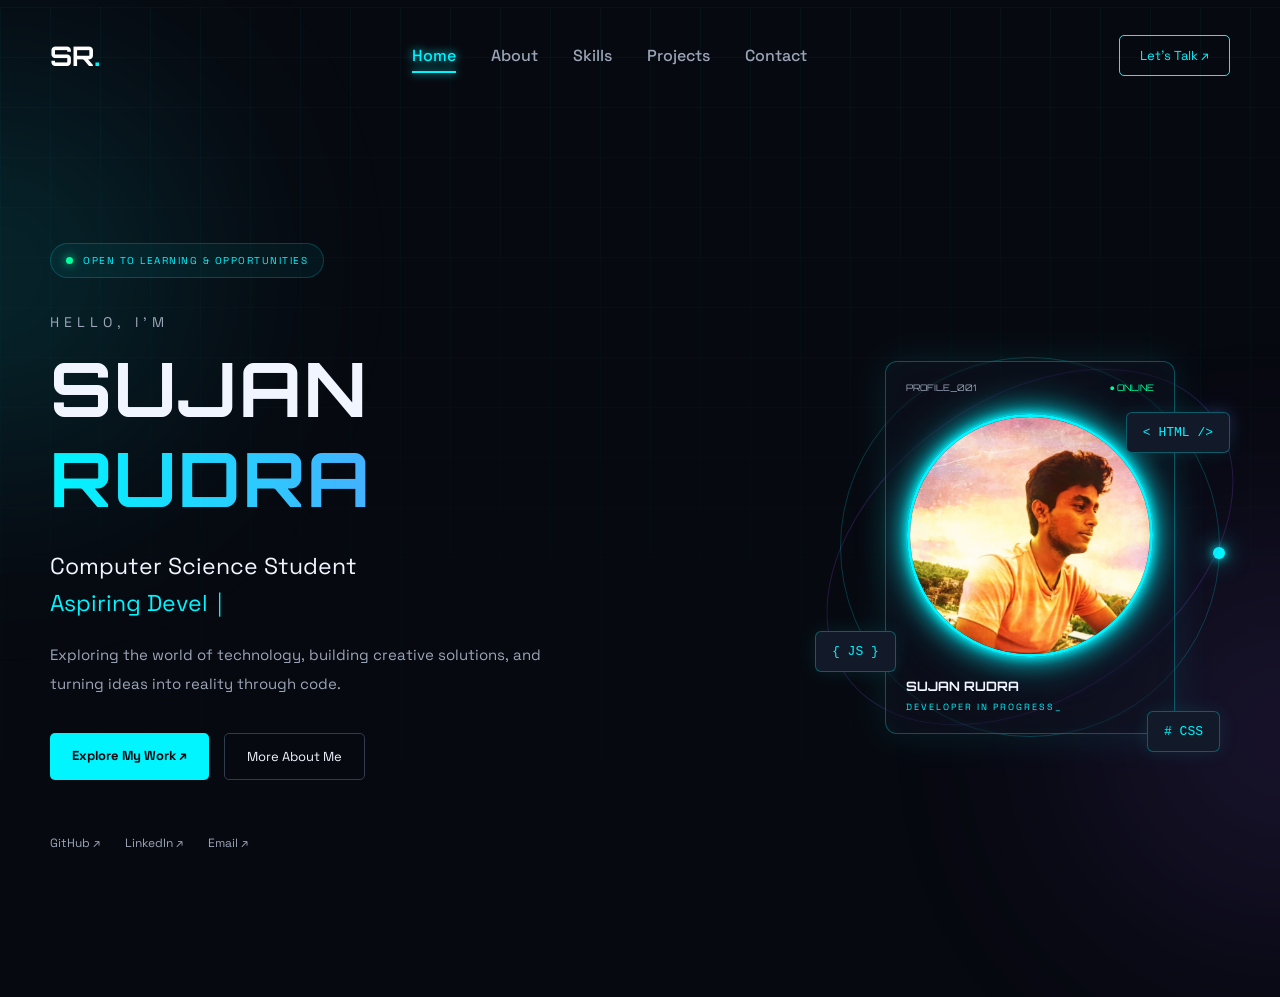
==== commit 8579e1d6: "Update index.html" ====
--- a/index.html
+++ b/index.html
@@ -103,7 +103,7 @@
                 <div class="social-links">
                     <a href="https://github.com/" target="_blank" rel="noopener noreferrer">GitHub ↗</a>
                     <a href="https://linkedin.com/" target="_blank" rel="noopener noreferrer">LinkedIn ↗</a>
-                    <a href="mailto:sujanrudra34@gmail.com">Email ↗</a>
+                    <a href="mailto:sujanrudra@zohomail.in">Email ↗</a>
                 </div>
 
             </div>
@@ -416,7 +416,7 @@
                     and exploring new opportunities.
                 </p>
 
-                <a href="mailto:YOUR_EMAIL@example.com" class="about-button">
+                <a href="mailto:sujanrudra@zohomail.in" class="about-button">
                     Send Me an Email
                 </a>
             </div>
@@ -431,4 +431,4 @@
 
 </body>
 
-</html>+</html>
--- a/css/hero.css
+++ b/css/hero.css
@@ -164,19 +164,17 @@
 .profile-card {
     position: relative;
     z-index: 2;
-
     width: 290px;
     padding: 20px;
-
-    background: rgba(16, 21, 34, 0.85);
+    background: rgba(16, 21, 34, 0.5);
     border: 1px solid rgba(0, 245, 255, 0.3);
     border-radius: 12px;
-
+    -webkit-backdrop-filter: blur(6px);
     box-shadow:
         0 0 40px rgba(0, 245, 255, 0.1),
         inset 0 0 30px rgba(0, 245, 255, 0.03);
 
-    backdrop-filter: blur(10px);
+    backdrop-filter: blur(3px);
     animation: float 4s ease-in-out infinite;
 }
 
@@ -224,9 +222,9 @@
         0 0 10px var(--primary),
         0 0 25px var(--primary),
         0 0 45px rgba(0, 245, 255, 0.5);
-    
+
     border: 3px solid var(--primary);
-     animation: profileGlow 2s ease-in-out infinite alternate;
+    animation: profileGlow 2s ease-in-out infinite alternate;
     /* animation: profileGlow 4s ease-in-out infinite alternate; */
 }
 
@@ -369,4 +367,4 @@
 .reveal.visible {
     opacity: 1;
     transform: translateY(0);
-}+}
--- a/css/responsive.css
+++ b/css/responsive.css
@@ -1,4 +1,3 @@
-
 /* ==============================
    RESPONSIVE DESIGN
 ============================== */
@@ -170,8 +169,20 @@
     }
 
     .profile-placeholder {
-        height: 190px;
-        margin: 15px 0;
+        width: 190px;
+        aspect-ratio: 1 / 1;
+        height: auto;
+        margin: 15px auto;
+        border-radius: 50%;
+        overflow: hidden;
+    }
+
+    .profile-img {
+        width: 100%;
+        height: 100%;
+        display: block;
+        object-fit: cover;
+        border-radius: 50%;
     }
 
     .profile-initials {
@@ -183,13 +194,13 @@
     }
 
     .orbit-one {
-        width: 290px;
-        height: 290px;
+        width: 280px;
+        height: 260px;
     }
 
     .orbit-two {
-        width: 320px;
-        height: 240px;
+        width: 260px;
+        height: 280px;
     }
 
     .floating-tag {
@@ -249,13 +260,20 @@
     }
 
     .profile-placeholder {
-        height: 165px;
+        width: 165px;
+        aspect-ratio: 1 / 1;
+        height: auto;
     }
 
     .orbit-one {
-        width: 260px;
-        height: 260px;
-    }
+       width: 60vw;
+       height: 60vw;
+   }
+
+   .orbit-two {
+       width: 48vw;
+       height: 48vw;
+   }
 
 }
 
@@ -331,15 +349,6 @@
         font-size: 11px;
     }
 
-    html {
-        scroll-snap-type: y proximity;
-    }
-
-    .hero,
-    .about-section {
-        scroll-snap-stop: normal;
-    }
-
     .about-section {
         min-height: 100vh;
         height: auto;
@@ -362,7 +371,6 @@
     }
 
 }
-
 
 
 /* extra */
@@ -395,4 +403,4 @@
     .contact-box {
         padding: 35px 20px;
     }
-}+}
--- a/css/cssAnimation.css
+++ b/css/cssAnimation.css
@@ -98,14 +98,14 @@
     }
 }
 
-/* Only the dot moves */
+/* Rotate the second orbit while keeping its tilt */
 @keyframes secondDot {
     from {
-        transform: rotate(0deg);
+        transform: rotate(-35deg);
     }
 
     to {
-        transform: rotate(360deg);
+        transform: rotate(325deg);
     }
 }
 
@@ -114,4 +114,28 @@
     50% {
         opacity: 0;
     }
-}+}
+
+/* ==============================
+   DYNAMIC PAGE TRANSITIONS
+============================== */
+
+.portfolio-page:not(.active-page) {
+    display: none !important;
+}
+
+@keyframes pageEnter {
+    from {
+        opacity: 0;
+        transform: translateY(15px);
+    }
+
+    to {
+        opacity: 1;
+        transform: translateY(0);
+    }
+}
+
+.portfolio-page.active-page {
+    animation: pageEnter 0.4s ease both;
+}
